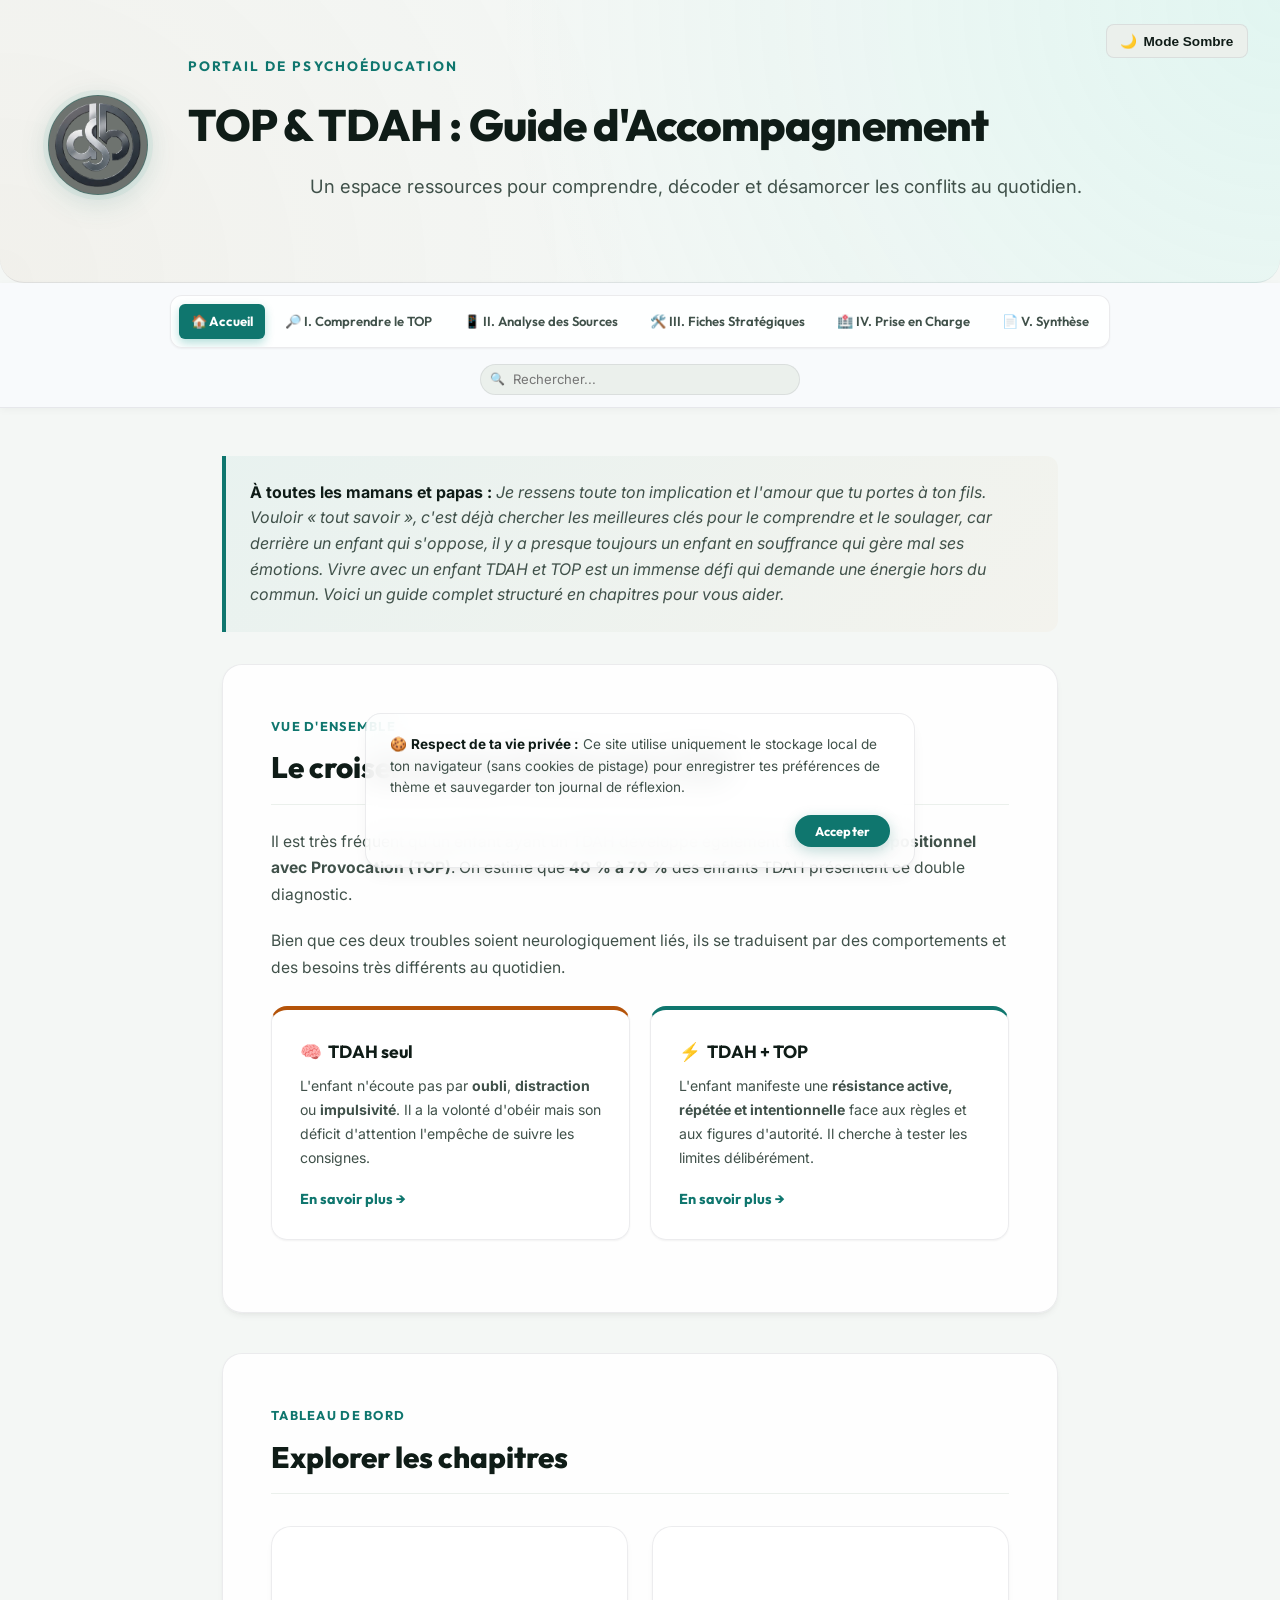
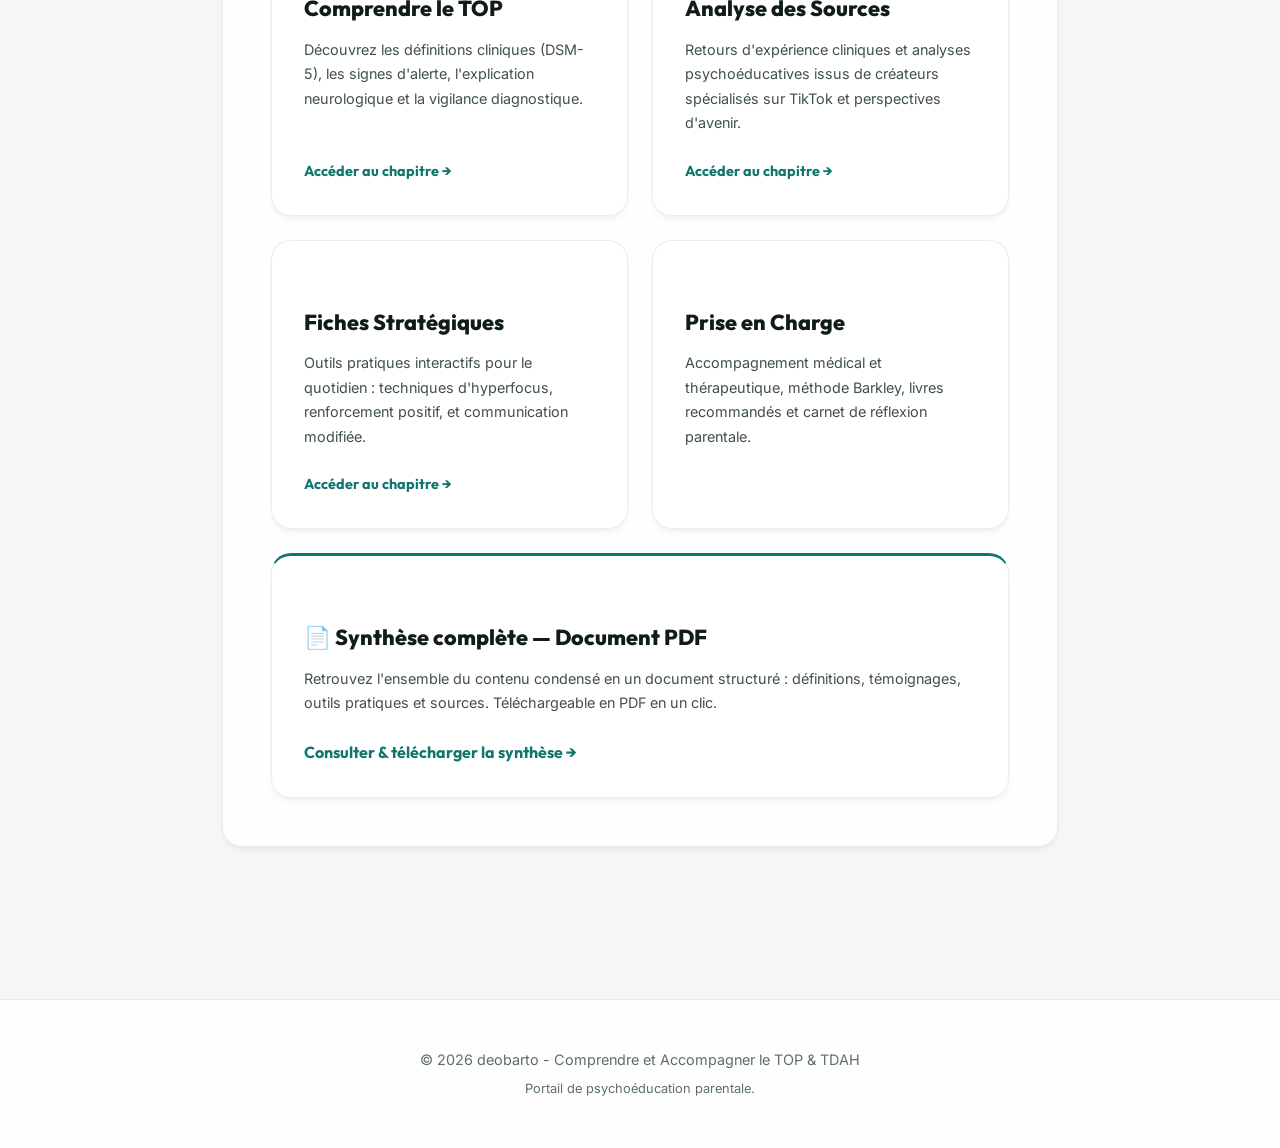
==== index.html @ d1c96471 "first commit" ====
<!DOCTYPE html>
<html lang="fr">
<head>
  <meta charset="UTF-8">
  <meta name="viewport" content="width=device-width, initial-scale=1.0">
  <title>Portail d'Accompagnement TOP & TDAH | deobarto</title>
  <meta name="description" content="Portail d'accompagnement parental sur le Trouble Oppositionnel avec Provocation (TOP) et le TDAH. Outils de psychoéducation et stratégies.">
  <link rel="icon" type="image/x-icon" href="favicon.ico">
  <link rel="preconnect" href="https://fonts.googleapis.com">
  <link rel="preconnect" href="https://fonts.gstatic.com" crossorigin>
  <link href="https://fonts.googleapis.com/css2?family=Outfit:wght@400;500;600;700;800&family=Inter:wght@400;500;600;700&display=swap" rel="stylesheet">
  <link rel="stylesheet" href="style.css?v=1.3.1">
</head>
<body>

  <!-- Scroll Progress Indicator -->
  <div id="progress-bar"></div>

  <!-- Header Banner -->
  <header>
    <!-- Theme Switcher -->
    <div class="theme-toggle-container">
      <button class="btn-toggle-theme" id="theme-btn" onclick="toggleTheme()">
        <span id="theme-icon">🌙</span> <span id="theme-text">Mode Sombre</span>
      </button>
    </div>
    
    <a href="https://deobarto.alwaysdata.net/" class="header-logo-wrap"><img src="logo.png" alt="Logo deobarto" class="header-logo"></a>
    <div class="header-content">
      <div class="header-tag">Portail de Psychoéducation</div>
      <h1 class="main-title">TOP & TDAH : Guide d'Accompagnement</h1>
      <p class="main-subtitle">
      Un espace ressources pour comprendre, décoder et désamorcer les conflits au quotidien.
    </p>
    </div>
    


  </header>

  <!-- Sticky Horizontal Navigation -->
  <nav class="header-nav sticky-nav">
    <div class="sticky-nav-container">
      <ul class="nav-horizontal" id="toc-nav">
        <li class="active"><a href="index.html">🏠 Accueil</a></li>
        <li><a href="definition.html">🔎 I. Comprendre le TOP</a></li>
        <li><a href="temoignages.html">📱 II. Analyse des Sources</a></li>
        <li><a href="strategies.html">🛠️ III. Fiches Stratégiques</a></li>
        <li><a href="accompagnement.html">🏥 IV. Prise en Charge</a></li>
        <li><a href="synthese.html">📄 V. Synthèse</a></li>
      </ul>
      <div class="search-container horizontal-search">
        <span class="search-icon">🔍</span>
        <input type="text" id="site-search" class="search-input" placeholder="Rechercher...">
      </div>
    </div>
  </nav>

  <!-- Layout Grid -->
  <div class="container no-sidebar">

    <!-- Main Content -->
    <main>
      
      <!-- Empathetic Introduction Box -->
      <div class="intro-callout">
        <strong>À toutes les mamans et papas :</strong> Je ressens toute ton implication et l'amour que tu portes à ton fils. Vouloir « tout savoir », c'est déjà chercher les meilleures clés pour le comprendre et le soulager, car derrière un enfant qui s'oppose, il y a presque toujours un enfant en souffrance qui gère mal ses émotions. Vivre avec un enfant TDAH et TOP est un immense défi qui demande une énergie hors du commun. Voici un guide complet structuré en chapitres pour vous aider.
      </div>

      <!-- Overview Section -->
      <section id="accueil-intro">
        <span class="section-badge">Vue d'ensemble</span>
        <h2><span>Le croisement du TDAH et du TOP</span></h2>
        <p>
          Il est très fréquent qu'un enfant ayant un TDAH développe également un <strong>Trouble Oppositionnel avec Provocation (TOP)</strong>. On estime que <strong>40 % à 70 %</strong> des enfants TDAH présentent ce double diagnostic. 
        </p>
        <p>
          Bien que ces deux troubles soient neurologiquement liés, ils se traduisent par des comportements et des besoins très différents au quotidien.
        </p>

        <div class="matrix-grid">
          <div class="matrix-card" style="border-top: 4px solid var(--accent);">
            <h4><span>🧠</span> TDAH seul</h4>
            <p style="font-size:0.88rem; margin-bottom: 1rem;">
              L'enfant n'écoute pas par <strong>oubli</strong>, <strong>distraction</strong> ou <strong>impulsivité</strong>. Il a la volonté d'obéir mais son déficit d'attention l'empêche de suivre les consignes.
            </p>
            <a href="definition.html#tdah-seul" class="portal-link">En savoir plus →</a>
          </div>
          
          <div class="matrix-card" style="border-top: 4px solid var(--primary);">
            <h4><span>⚡</span> TDAH + TOP</h4>
            <p style="font-size:0.88rem; margin-bottom: 1rem;">
              L'enfant manifeste une <strong>résistance active, répétée et intentionnelle</strong> face aux règles et aux figures d'autorité. Il cherche à tester les limites délibérément.
            </p>
            <a href="definition.html#tdah-top" class="portal-link">En savoir plus →</a>
          </div>
        </div>
      </section>

      <!-- Dashboard / Portal Grid -->
      <section id="dashboard-menu">
        <span class="section-badge">Tableau de bord</span>
        <h2><span>Explorer les chapitres</span></h2>
        
        <div class="portal-grid">
          
          <!-- Card 1 -->
          <div class="portal-card">
            <div class="portal-card-body">
              <h3>Comprendre le TOP</h3>
              <p>Découvrez les définitions cliniques (DSM-5), les signes d'alerte, l'explication neurologique et la vigilance diagnostique.</p>
            </div>
            <a href="definition.html" class="portal-link">Accéder au chapitre →</a>
          </div>

          <!-- Card 2 -->
          <div class="portal-card">
            <div class="portal-card-body">
              <h3>Analyse des Sources</h3>
              <p>Retours d'expérience cliniques et analyses psychoéducatives issus de créateurs spécialisés sur TikTok et perspectives d'avenir.</p>
            </div>
            <a href="temoignages.html" class="portal-link">Accéder au chapitre →</a>
          </div>

          <!-- Card 3 -->
          <div class="portal-card">
            <div class="portal-card-body">
              <h3>Fiches Stratégiques</h3>
              <p>Outils pratiques interactifs pour le quotidien : techniques d'hyperfocus, renforcement positif, et communication modifiée.</p>
            </div>
            <a href="strategies.html" class="portal-link">Accéder au chapitre →</a>
          </div>

          <!-- Card 4 -->
          <div class="portal-card">
            <div class="portal-card-body">
              <h3>Prise en Charge</h3>
              <p>Accompagnement médical et thérapeutique, méthode Barkley, livres recommandés et carnet de réflexion parentale.</p>
            </div>
          </div>

          <!-- Card 5 : Synthèse -->
          <div class="portal-card" style="border-top: 3px solid var(--primary); grid-column: 1 / -1;">
            <div class="portal-card-body">
              <h3>📄 Synthèse complète — Document PDF</h3>
              <p>Retrouvez l'ensemble du contenu condensé en un document structuré : définitions, témoignages, outils pratiques et sources. Téléchargeable en PDF en un clic.</p>
            </div>
            <a href="synthese.html" class="portal-link" style="font-size:1rem;">Consulter &amp; télécharger la synthèse →</a>
          </div>

        </div>
      </section>

    </main>
  </div>

  <!-- Back to Top -->
  <button id="btn-back-to-top" class="back-to-top" title="Retour en haut">▲</button>

  <!-- Footer -->
  <footer>
    <p>© 2026 deobarto - Comprendre et Accompagner le TOP & TDAH</p>
    <p style="margin-top: 0.5rem; font-size: 0.8rem; color: var(--text-dark);">Portail de psychoéducation parentale.</p>
  </footer>

  <script src="app.js?v=1.3.1"></script>
</body>
</html>
---- style.css ----
/* Global Variables & Theme System */
:root {
  /* Light Theme (Default) - Sauge / Mint */
  --bg-color: #f4f7f5;
  --bg-alt: #ebf0ec;
  --card-bg: rgba(255, 255, 255, 0.85);
  --card-bg-hover: rgba(255, 255, 255, 0.95);
  --card-border: rgba(15, 23, 42, 0.08);
  --card-border-active: #0f766e;

  --text-main: #0f1c17;
  --text-muted: #40514a;
  --text-dark: #5c7067;

  --primary: #0f766e;
  --primary-hover: #115e59;
  --primary-rgb: 15, 118, 110;
  --accent: #b45309;
  --accent-rgb: 180, 83, 9;

  --font-body: 'Inter', sans-serif;
  --font-heading: 'Outfit', sans-serif;

  --shadow-sm: 0 1px 2px rgba(15, 28, 23, 0.05);
  --shadow-md: 0 4px 6px -1px rgba(15, 28, 23, 0.05), 0 2px 4px -1px rgba(15, 28, 23, 0.03);
  --shadow-lg: 0 10px 15px -3px rgba(15, 28, 23, 0.05), 0 4px 6px -2px rgba(15, 28, 23, 0.03);
  --transition: all 0.3s cubic-bezier(0.4, 0, 0.2, 1);
}

[data-theme="dark"] {
  /* Dark Theme - Sauge / Mint */
  --bg-color: #0b0f0d;
  --bg-alt: #121815;
  --card-bg: rgba(22, 30, 27, 0.7);
  --card-bg-hover: rgba(28, 38, 34, 0.8);
  --card-border: rgba(255, 255, 255, 0.08);
  --card-border-active: #2dd4bf;

  --text-main: #e6f0ec;
  --text-muted: #8fa39a;
  --text-dark: #63756e;

  --primary: #5eead4;
  --primary-hover: #2dd4bf;
  --primary-rgb: 94, 234, 212;
  --accent: #fbbf24;
  --accent-rgb: 251, 191, 36;

  --shadow-sm: 0 1px 2px rgba(0, 0, 0, 0.3);
  --shadow-md: 0 4px 6px -1px rgba(0, 0, 0, 0.2), 0 2px 4px -1px rgba(0, 0, 0, 0.1);
  --shadow-lg: 0 10px 15px -3px rgba(0, 0, 0, 0.3), 0 4px 6px -2px rgba(0, 0, 0, 0.2);
}

/* Reset & Base Styles */
*,
*::before,
*::after {
  box-sizing: border-box;
  margin: 0;
  padding: 0;
}

html {
  scroll-behavior: smooth;
}

body {
  background-color: var(--bg-color);
  color: var(--text-main);
  font-family: var(--font-body);
  line-height: 1.6;
  overflow-x: hidden;
  transition: background-color 0.3s ease, color 0.3s ease;
}

/* Scroll Progress Bar */
#progress-bar {
  position: fixed;
  top: 0;
  left: 0;
  height: 4px;
  background: linear-gradient(to right, var(--primary), var(--accent));
  width: 0%;
  z-index: 1000;
  transition: width 0.1s ease-out;
}

/* Header Banner */
header {
  background: radial-gradient(circle at top right, rgba(94, 234, 212, 0.12), transparent 60%), radial-gradient(circle at bottom left, rgba(180, 83, 9, 0.04), transparent 50%), var(--bg-color);
  padding: 3.5rem 3rem 3rem;
  position: relative;
  display: flex;
  align-items: center;
  gap: 2.5rem;
  max-width: 1280px;
  margin: 0 auto;
  width: 100%;
  box-sizing: border-box;
  border-radius: 0 0 24px 24px;
  border-bottom: 1px solid var(--card-border);
}

[data-theme="dark"] header {
  background: radial-gradient(circle at top right, rgba(94, 234, 212, 0.07), transparent 50%), radial-gradient(circle at bottom left, rgba(251, 191, 36, 0.02), transparent 50%), var(--bg-color);
}

.header-logo-wrap {
  display: block;
  flex-shrink: 0;
  width: 100px;
  height: 100px;
  border-radius: 50%;
  overflow: hidden;
  border: 1px solid rgba(var(--primary-rgb), 0.3);
  box-shadow:
    0 0 0 5px rgba(var(--primary-rgb), 0.06),
    0 8px 32px rgba(var(--primary-rgb), 0.12),
    0 0 40px rgba(var(--primary-rgb), 0.05);
  transition: var(--transition);
  background: rgba(22, 30, 27, 0.6);
  backdrop-filter: blur(8px);
}

.header-logo-wrap:hover {
  transform: scale(1.05);
  border-color: rgba(var(--primary-rgb), 0.5);
  box-shadow:
    0 0 0 6px rgba(var(--primary-rgb), 0.12),
    0 12px 40px rgba(var(--primary-rgb), 0.22),
    0 0 50px rgba(var(--primary-rgb), 0.1);
}

.header-logo {
  width: 100%;
  height: 100%;
  object-fit: contain;
  display: block;
  padding: 6px;
  box-sizing: border-box;
}

.header-content {
  flex: 1;
  text-align: left;
}

/* ── Sticky Horizontal Navigation ── */
.header-nav {
  background: var(--card-bg);
  border-bottom: 1px solid var(--card-border);
  position: sticky;
  top: 0;
  z-index: 100;
}

.sticky-nav-container {
  max-width: 1280px;
  margin: 0 auto;
  padding: 0 2rem;
  display: flex;
  align-items: center;
  gap: 1rem;
  #height: 56px;
}

.nav-logo {
  flex-shrink: 0;
  display: flex;
  align-items: center;
  text-decoration: none;
  margin-right: 0.5rem;
}

.nav-logo img {
  height: 36px;
  width: 36px;
  object-fit: contain;
  border-radius: 50%;
  display: block;
}

.nav-horizontal {
  display: flex;
  list-style: none;
  padding: 0;
  margin: 0;
  gap: 0.25rem;
  flex: 1;
  flex-wrap: nowrap;
  overflow-x: auto;
}

.nav-horizontal li a {
  display: block;
  padding: 0.45rem 0.75rem;
  border-radius: 6px;
  text-decoration: none;
  color: var(--text-muted);
  font-size: 0.82rem;
  font-weight: 600;
  font-family: var(--font-heading);
  white-space: nowrap;
  transition: var(--transition);
}

.nav-horizontal li a:hover,
.nav-horizontal li.active a {
  color: var(--primary);
  background: rgba(13, 148, 136, 0.08);
}

.horizontal-search {
  flex-shrink: 0;
  width: 180px;
  position: relative;
}

.horizontal-search .search-input {
  padding: 0.4rem 0.75rem 0.4rem 2rem;
  font-size: 0.82rem;
  border-radius: 20px;
}

.horizontal-search .search-icon {
  left: 0.6rem;
  font-size: 0.75rem;
}

/* Responsive header */
@media (max-width: 768px) {
  header {
    padding: 2rem 1.5rem 1.5rem;
    gap: 1.25rem;
  }

  .header-logo-wrap {
    width: 70px;
    height: 70px;
  }

  .sticky-nav-container {
    padding: 0 1rem;
  }

  .horizontal-search {
    display: none;
  }
}





.theme-toggle-container {
  position: absolute;
  top: 1.5rem;
  right: 2rem;
  display: flex;
  gap: 1rem;
  align-items: center;
}

.btn-toggle-theme {
  background: var(--bg-alt);
  border: 1px solid var(--card-border);
  color: var(--text-main);
  padding: 0.5rem 0.85rem;
  border-radius: 8px;
  font-size: 0.85rem;
  font-weight: 600;
  cursor: pointer;
  display: flex;
  align-items: center;
  gap: 0.4rem;
  transition: var(--transition);
}

.btn-toggle-theme:hover {
  border-color: var(--primary);
  background: var(--card-bg);
}

.header-tag {
  font-family: var(--font-heading);
  font-size: 0.85rem;
  font-weight: 700;
  text-transform: uppercase;
  letter-spacing: 0.15em;
  color: var(--primary);
  margin-bottom: 0.75rem;
}

h1.main-title {
  font-family: var(--font-heading);
  font-size: 2.75rem;
  font-weight: 800;
  letter-spacing: -0.02em;
  color: var(--text-main);
  margin-bottom: 0.75rem;
}

.main-subtitle {
  font-size: 1.15rem;
  color: var(--text-muted);
  max-width: 800px;
  margin: 0 auto 2rem;
}

.header-actions {
  display: flex;
  justify-content: center;
  gap: 1rem;
  flex-wrap: wrap;
}

.btn-action {
  font-family: var(--font-heading);
  font-weight: 700;
  font-size: 0.9rem;
  padding: 0.7rem 1.75rem;
  border-radius: 30px;
  cursor: pointer;
  display: inline-flex;
  align-items: center;
  justify-content: center;
  gap: 0.5rem;
  transition: var(--transition);
  text-decoration: none;
  letter-spacing: 0.01em;
}

.btn-action.primary {
  background: var(--primary);
  color: #ffffff !important;
  border: none;
  box-shadow: 0 4px 14px rgba(var(--primary-rgb), 0.25);
}

.btn-action.primary:hover {
  background: var(--primary-hover);
  transform: translateY(-2px);
  box-shadow: 0 6px 20px rgba(var(--primary-rgb), 0.4);
}

.btn-action.secondary {
  background: var(--bg-alt);
  color: var(--text-main) !important;
  border: 1px solid var(--card-border);
  box-shadow: var(--shadow-sm);
}

.btn-action.secondary:hover {
  border-color: rgba(var(--primary-rgb), 0.4);
  background: var(--card-bg);
  transform: translateY(-2px);
  box-shadow: var(--shadow-md);
}

/* Layout Grid */
.container {
  display: grid;
  grid-template-columns: 280px 1fr;
  gap: 2.5rem;
  max-width: 1280px;
  margin: 0 auto;
  padding: 3rem 2rem;
}

/* Sidebar Navigation */
.sidebar {
  position: sticky;
  top: 2rem;
  height: calc(100vh - 4rem);
  overflow-y: auto;
  background: var(--card-bg);
  border: 1px solid var(--card-border);
  border-radius: 12px;
  padding: 1.5rem;
  display: flex;
  flex-direction: column;
  gap: 1.5rem;
  box-shadow: var(--shadow-md);
}

.sidebar::-webkit-scrollbar {
  width: 4px;
}

.sidebar::-webkit-scrollbar-thumb {
  background: rgba(13, 148, 136, 0.2);
  border-radius: 10px;
}

.sidebar-title {
  font-family: var(--font-heading);
  font-size: 1.05rem;
  font-weight: 800;
  text-transform: uppercase;
  letter-spacing: 0.05em;
  border-bottom: 2px solid var(--bg-alt);
  padding-bottom: 0.5rem;
  color: var(--text-main);
}

.nav-toc {
  list-style: none;
  display: flex;
  flex-direction: column;
  gap: 0.5rem;
}

.nav-toc a {
  color: var(--text-muted);
  text-decoration: none;
  font-size: 0.9rem;
  font-weight: 500;
  padding: 0.5rem 0.75rem;
  border-radius: 6px;
  transition: var(--transition);
  display: block;
  border-left: 2px solid transparent;
}

.nav-toc a:hover,
.nav-toc li.active a {
  color: var(--primary);
  background: rgba(13, 148, 136, 0.05);
  border-left-color: var(--primary);
  padding-left: 1rem;
}

/* Live Search Box */
.search-container {
  position: relative;
}

.search-input {
  width: 100%;
  background: var(--bg-alt);
  border: 1px solid var(--card-border);
  color: var(--text-main);
  padding: 0.6rem 1rem 0.6rem 2.25rem;
  border-radius: 8px;
  font-family: var(--font-body);
  font-size: 0.85rem;
  transition: var(--transition);
}

.search-input:focus {
  outline: none;
  border-color: var(--primary);
  box-shadow: 0 0 0 3px rgba(13, 148, 136, 0.15);
}

.search-icon {
  position: absolute;
  left: 0.75rem;
  top: 50%;
  transform: translateY(-50%);
  color: var(--text-dark);
  pointer-events: none;
  font-size: 0.85rem;
}

/* Main Content */
main {
  min-width: 0;
}

/* Section Styles */
section {
  background: var(--card-bg);
  backdrop-filter: blur(12px);
  -webkit-backdrop-filter: blur(12px);
  border: 1px solid var(--card-border);
  border-radius: 20px;
  padding: 3rem;
  margin-bottom: 2.5rem;
  box-shadow: var(--shadow-md);
  transition: var(--transition);
}

section:hover {
  border-color: rgba(var(--primary-rgb), 0.25) !important;
  box-shadow: var(--shadow-lg);
}

.section-badge {
  display: inline-block;
  font-family: var(--font-heading);
  font-size: 0.8rem;
  color: var(--primary);
  letter-spacing: 0.1em;
  margin-bottom: 0.5rem;
  font-weight: 700;
  text-transform: uppercase;
}

section h2 {
  font-family: var(--font-heading);
  font-size: 1.85rem;
  font-weight: 800;
  margin-bottom: 1.5rem;
  border-bottom: 1px solid var(--bg-alt);
  padding-bottom: 0.75rem;
  display: flex;
  align-items: center;
  gap: 0.5rem;
}

section h3 {
  font-family: var(--font-heading);
  font-size: 1.25rem;
  font-weight: 700;
  margin: 2rem 0 1rem;
  color: var(--text-main);
  display: flex;
  align-items: center;
  gap: 0.5rem;
}

section p {
  font-size: 0.98rem;
  color: var(--text-muted);
  margin-bottom: 1.25rem;
  line-height: 1.7;
}

/* Love and Empathy Intro Callout */
.intro-callout {
  background: linear-gradient(135deg, rgba(13, 148, 136, 0.05) 0%, rgba(217, 119, 6, 0.03) 100%);
  border-left: 4px solid var(--primary);
  padding: 1.5rem;
  border-radius: 0 12px 12px 0;
  margin-bottom: 2rem;
  font-style: italic;
  font-size: 1rem;
  color: var(--text-muted);
}

.intro-callout strong {
  color: var(--text-main);
  font-style: normal;
}

/* Split comparison matrix */
.matrix-grid {
  display: grid;
  grid-template-columns: repeat(auto-fit, minmax(280px, 1fr));
  gap: 1.25rem;
  margin: 1.5rem 0;
}

.matrix-card {
  background: var(--card-bg);
  backdrop-filter: blur(8px);
  -webkit-backdrop-filter: blur(8px);
  border: 1px solid var(--card-border);
  border-radius: 16px;
  padding: 1.75rem;
  box-shadow: var(--shadow-sm);
  transition: var(--transition);
}

.matrix-card:hover {
  transform: translateY(-3px);
  box-shadow: var(--shadow-md);
  border-color: rgba(var(--primary-rgb), 0.3);
}

.matrix-card h4 {
  font-family: var(--font-heading);
  font-size: 1.1rem;
  font-weight: 700;
  margin-bottom: 0.5rem;
  display: flex;
  align-items: center;
  gap: 0.4rem;
}

/* Highlight Alerts */
.alert-box {
  background: rgba(217, 119, 6, 0.05);
  border: 1px dashed rgba(217, 119, 6, 0.3);
  padding: 1.25rem 1.5rem;
  border-radius: 10px;
  margin: 1.5rem 0;
  font-size: 0.92rem;
  color: var(--text-muted);
}

.alert-box strong {
  color: var(--accent);
}

/* DSM-5 Criteria Layout */
.criteria-container {
  display: flex;
  flex-direction: column;
  gap: 1rem;
  margin: 1.5rem 0;
}

.criteria-card {
  background: var(--bg-alt);
  border: 1px solid var(--card-border);
  border-radius: 10px;
  padding: 1.25rem;
  display: flex;
  gap: 1.25rem;
  align-items: flex-start;
  transition: var(--transition);
}

.criteria-card:hover {
  border-color: var(--primary);
  transform: translateX(4px);
}

.criteria-icon {
  width: 40px;
  height: 40px;
  border-radius: 8px;
  background: rgba(13, 148, 136, 0.1);
  color: var(--primary);
  display: flex;
  align-items: center;
  justify-content: center;
  font-size: 1.25rem;
  flex-shrink: 0;
}

.criteria-text h4 {
  font-family: var(--font-heading);
  font-size: 1rem;
  font-weight: 700;
  margin-bottom: 0.25rem;
  color: var(--text-main);
}

.criteria-text p {
  font-size: 0.88rem;
  color: var(--text-muted);
  margin: 0;
}

/* TikTok Source Cards */
.tiktok-card {
  background: var(--bg-alt);
  border: 1px solid var(--card-border);
  border-radius: 12px;
  padding: 1.75rem;
  margin-bottom: 1.5rem;
  transition: var(--transition);
}

.tiktok-card:hover {
  border-color: rgba(13, 148, 136, 0.3);
  box-shadow: var(--shadow-sm);
}

.tiktok-header {
  display: flex;
  justify-content: space-between;
  align-items: center;
  margin-bottom: 1rem;
  flex-wrap: wrap;
  gap: 0.5rem;
}

.tiktok-author {
  font-family: var(--font-heading);
  font-weight: 700;
  font-size: 1.05rem;
  color: var(--text-main);
}

.tiktok-author-link {
  text-decoration: none;
  color: var(--text-main);
  display: inline-flex;
  align-items: center;
  gap: 0.3rem;
  transition: var(--transition);
}

.tiktok-author-link:hover {
  color: var(--primary);
}

.tiktok-author-link:hover::after {
  content: ' ↗';
  font-size: 0.85rem;
  opacity: 0.7;
}

.tiktok-handle-badge {
  font-size: 0.85rem;
  font-weight: 500;
  color: var(--text-muted);
}

.tiktok-badge {
  font-size: 0.8rem;
  background: rgba(13, 148, 136, 0.1);
  color: var(--primary);
  padding: 0.2rem 0.6rem;
  border-radius: 9999px;
  font-weight: 600;
}

.tiktok-bullets {
  list-style: none;
  display: flex;
  flex-direction: column;
  gap: 0.75rem;
}

.tiktok-bullets li {
  position: relative;
  padding-left: 1.5rem;
  font-size: 0.92rem;
  color: var(--text-muted);
}

.tiktok-bullets li::before {
  content: '✓';
  position: absolute;
  left: 0;
  color: var(--primary);
  font-weight: bold;
}

/* Communication Card layout (DOs & DONTs) */
.comm-card {
  border: 1px solid var(--card-border);
  border-radius: 12px;
  margin: 1rem 0;
  overflow: hidden;
}

.comm-item {
  padding: 1rem 1.5rem;
  display: flex;
  align-items: center;
  gap: 1rem;
  font-size: 0.95rem;
}

.comm-item.dont {
  background: rgba(230, 57, 70, 0.05);
  border-bottom: 1px solid var(--card-border);
  color: var(--text-muted);
}

.comm-item.do {
  background: rgba(34, 197, 94, 0.05);
  color: var(--text-main);
}

.comm-badge {
  padding: 0.2rem 0.6rem;
  border-radius: 4px;
  font-weight: bold;
  font-size: 0.75rem;
  text-transform: uppercase;
}

.comm-item.dont .comm-badge {
  background: rgba(230, 57, 70, 0.15);
  color: #ef4444;
}

.comm-item.do .comm-badge {
  background: rgba(34, 197, 94, 0.15);
  color: #22c55e;
}

/* Practical Worksheets Dashboard */
.worksheet-grid {
  display: grid;
  grid-template-columns: 1fr;
  gap: 1.5rem;
  margin-top: 1.5rem;
}

.worksheet-card {
  background: var(--bg-alt);
  border: 1px solid var(--card-border);
  border-radius: 12px;
  overflow: hidden;
  transition: all 0.3s ease;
}

.worksheet-card:hover {
  border-color: var(--primary);
}

.worksheet-header {
  padding: 1.25rem 1.5rem;
  background: rgba(255, 255, 255, 0.02);
  border-bottom: 1px solid var(--card-border);
  display: flex;
  justify-content: space-between;
  align-items: center;
  cursor: pointer;
  user-select: none;
}

.worksheet-title-group {
  display: flex;
  align-items: center;
  gap: 0.75rem;
}

.worksheet-num {
  width: 24px;
  height: 24px;
  border-radius: 50%;
  background: var(--primary);
  color: #ffffff;
  display: flex;
  align-items: center;
  justify-content: center;
  font-size: 0.8rem;
  font-weight: 700;
}

.worksheet-header h4 {
  font-family: var(--font-heading);
  font-size: 1.15rem;
  font-weight: 700;
  color: var(--text-main);
}

.worksheet-body {
  padding: 1.5rem;
  display: none;
  animation: slideDown 0.3s ease;
}

.worksheet-card.expanded .worksheet-body {
  display: block;
}

.worksheet-body p {
  font-size: 0.9rem;
  margin-bottom: 1rem;
}

.worksheet-steps {
  list-style: none;
  display: flex;
  flex-direction: column;
  gap: 0.75rem;
}

.worksheet-steps li {
  background: var(--card-bg);
  border: 1px solid var(--card-border);
  border-radius: 8px;
  padding: 0.85rem 1rem;
  display: flex;
  gap: 0.75rem;
  font-size: 0.9rem;
  color: var(--text-muted);
  align-items: flex-start;
}

.worksheet-steps li input[type="checkbox"] {
  margin-top: 0.25rem;
  accent-color: var(--primary);
  cursor: pointer;
}

.worksheet-steps li.checked {
  text-decoration: line-through;
  opacity: 0.6;
}

.chevron-icon {
  font-size: 0.8rem;
  color: var(--text-dark);
  transition: transform 0.3s ease;
}

.worksheet-card.expanded .chevron-icon {
  transform: rotate(180deg);
  color: var(--primary);
}

/* Reference Book Layout */
.book-card {
  display: flex;
  gap: 1.5rem;
  background: var(--bg-alt);
  border: 1px solid var(--card-border);
  border-radius: 12px;
  padding: 1.5rem;
  align-items: center;
  margin: 1.5rem 0;
}

.book-icon {
  font-size: 3rem;
  color: var(--accent);
  flex-shrink: 0;
}

.book-details h4 {
  font-family: var(--font-heading);
  font-size: 1.1rem;
  font-weight: 700;
  color: var(--text-main);
  margin-bottom: 0.25rem;
}

.book-details .author {
  font-size: 0.85rem;
  font-weight: 600;
  color: var(--primary);
  margin-bottom: 0.5rem;
}

.book-details p {
  font-size: 0.88rem;
  margin: 0 0 0.75rem;
  line-height: 1.5;
}

.book-amazon-btn {
  display: inline-flex;
  font-size: 0.85rem;
  padding: 0.5rem 1.1rem;
  margin-top: 0.25rem;
}

/* Interactive Reflection Box */
.reflection-container {
  background: var(--card-bg);
  border: 2px solid var(--primary);
  border-radius: 16px;
  padding: 2rem;
  margin-top: 3rem;
  box-shadow: var(--shadow-lg);
}

.reflection-container h3 {
  font-family: var(--font-heading);
  font-size: 1.35rem;
  font-weight: 800;
  color: var(--primary);
  margin-bottom: 1rem;
  display: flex;
  align-items: center;
  gap: 0.5rem;
}

.reflection-textarea {
  width: 100%;
  height: 120px;
  background: var(--bg-alt);
  border: 1px solid var(--card-border);
  color: var(--text-main);
  padding: 1rem;
  border-radius: 10px;
  font-family: var(--font-body);
  font-size: 0.95rem;
  margin-bottom: 1rem;
  resize: vertical;
  transition: border-color 0.25s ease;
}

.reflection-textarea:focus {
  outline: none;
  border-color: var(--primary);
}

.reflection-status {
  font-size: 0.85rem;
  color: var(--accent);
  font-weight: 600;
  min-height: 20px;
  margin-bottom: 0.5rem;
}

/* Home Portal Specific Cards */
.portal-grid {
  display: grid;
  grid-template-columns: repeat(auto-fit, minmax(280px, 1fr));
  gap: 1.5rem;
  margin-top: 2rem;
}

 .portal-card {
  background: var(--card-bg);
  backdrop-filter: blur(12px);
  -webkit-backdrop-filter: blur(12px);
  border: 1px solid var(--card-border);
  border-radius: 20px;
  padding: 2rem;
  box-shadow: var(--shadow-md);
  display: flex;
  flex-direction: column;
  justify-content: space-between;
  transition: var(--transition);
}

.portal-card:hover {
  border-color: rgba(var(--primary-rgb), 0.4);
  transform: translateY(-4px);
  box-shadow: var(--shadow-lg);
}

.portal-card-body h3 {
  font-family: var(--font-heading);
  font-size: 1.35rem;
  font-weight: 800;
  margin-bottom: 0.75rem;
  color: var(--text-main);
}

.portal-card-body p {
  font-size: 0.9rem;
  color: var(--text-muted);
  margin-bottom: 1.5rem;
}

.portal-link {
  font-family: var(--font-heading);
  font-weight: 700;
  color: var(--primary);
  text-decoration: none;
  display: inline-flex;
  align-items: center;
  gap: 0.35rem;
  font-size: 0.9rem;
  transition: var(--transition);
}

.portal-link:hover {
  color: var(--primary-hover);
  padding-left: 4px;
}

/* Bullet list style utility */
ul.pretty-list {
  list-style: none;
  margin: 1rem 0 2rem;
}

ul.pretty-list li {
  position: relative;
  padding-left: 1.5rem;
  margin-bottom: 0.85rem;
  font-size: 0.95rem;
  color: var(--text-main);
}

ul.pretty-list li::before {
  content: '✦';
  position: absolute;
  left: 0;
  color: var(--primary);
  font-size: 0.85rem;
}

ul.pretty-list li strong {
  color: var(--primary);
}

/* Footer */
footer {
  border-top: 1px solid var(--card-border);
  padding: 3rem 2rem;
  text-align: center;
  color: var(--text-dark);
  font-size: 0.9rem;
  background: var(--card-bg);
  margin-top: 4rem;
  transition: background-color 0.3s ease, border-color 0.3s ease;
}

/* Floating Back to Top */
.back-to-top {
  position: fixed;
  bottom: 2rem;
  right: 2rem;
  background: var(--card-bg);
  border: 1px solid var(--card-border);
  color: var(--text-muted);
  width: 44px;
  height: 44px;
  border-radius: 50%;
  display: flex;
  align-items: center;
  justify-content: center;
  cursor: pointer;
  opacity: 0;
  visibility: hidden;
  transition: all 0.3s ease;
  z-index: 999;
  box-shadow: var(--shadow-md);
}

.back-to-top.show {
  opacity: 1;
  visibility: visible;
}

.back-to-top:hover {
  color: var(--primary);
  border-color: var(--primary);
  transform: translateY(-3px);
}

/* Animations */
@keyframes fadeIn {
  from {
    opacity: 0;
    transform: translateY(5px);
  }

  to {
    opacity: 1;
    transform: translateY(0);
  }
}

@keyframes slideDown {
  from {
    opacity: 0;
    transform: translateY(-5px);
  }

  to {
    opacity: 1;
    transform: translateY(0);
  }
}

/* Responsive Breakpoints */
@media (max-width: 992px) {
  .container {
    grid-template-columns: 1fr;
    padding: 1.5rem 1rem;
  }

  .sidebar {
    position: static;
    height: auto;
    max-height: 300px;
  }

  header {
    padding: 4rem 1rem 2rem;
  }

  h1.main-title {
    font-size: 2.2rem;
  }

  .theme-toggle-container {
    position: static;
    justify-content: center;
    margin-bottom: 1.5rem;
  }
}


/* Horizontal Header Navigation */
.header-nav {
  display: flex;
  flex-direction: column;
  align-items: center;
  gap: 1.25rem;
  margin-top: 2rem;
  width: 100%;
}

.header-nav.sticky-nav {
  position: sticky;
  top: 0;
  z-index: 999;
  background: rgba(248, 250, 252, 0.95);
  backdrop-filter: blur(12px);
  -webkit-backdrop-filter: blur(12px);
  border-bottom: 1px solid var(--card-border);
  box-shadow: 0 2px 8px rgba(0, 0, 0, 0.04);
  padding: 0.75rem 2rem;
  margin-top: 0;
  transition: background-color 0.3s ease, border-color 0.3s ease, box-shadow 0.3s ease;
}

[data-theme="dark"] .header-nav.sticky-nav {
  background: rgba(11, 15, 25, 0.95);
}

.sticky-nav-container {
  display: flex;
  flex-direction: column;
  align-items: center;
  justify-content: center;
  gap: 0.75rem;
  max-width: 1280px;
  margin: 0 auto;
  width: 100%;
}

.nav-horizontal {
  list-style: none;
  display: flex;
  justify-content: center;
  align-items: center;
  gap: 0.5rem;
  flex-wrap: wrap;
  background: var(--card-bg);
  border: 1px solid var(--card-border);
  padding: 0.5rem;
  border-radius: 12px;
  box-shadow: var(--shadow-sm);
  transition: var(--transition);
}

.nav-horizontal li {
  display: inline-block;
}

.nav-horizontal a {
  color: var(--text-muted);
  text-decoration: none;
  font-size: 0.9rem;
  font-weight: 600;
  padding: 0.6rem 1rem;
  border-radius: 8px;
  transition: var(--transition);
  display: flex;
  align-items: center;
  gap: 0.35rem;
}

.nav-horizontal a:hover {
  color: var(--primary);
  background: rgba(13, 148, 136, 0.08);
}

.nav-horizontal li.active a {
  color: #ffffff;
  background: var(--primary);
  box-shadow: 0 4px 10px rgba(13, 148, 136, 0.3);
  font-weight: 700;
}

.nav-horizontal li.active a:hover {
  color: #ffffff;
  background: var(--primary-hover);
}

/* Horizontal Search Alignment */
.header-nav.sticky-nav .horizontal-search {
  width: 100%;
  max-width: 320px;
  margin-top: 0.25rem;
}

/* Full Width Container Styles */
.container.no-sidebar {
  grid-template-columns: 1fr;
  max-width: 900px;
}


/* Criteria Quiz Interactive Style */
.criteria-card {
  cursor: pointer;
  flex-direction: column;
  align-items: stretch;
  transition: all 0.3s cubic-bezier(0.4, 0, 0.2, 1);
}

.criteria-header-content {
  display: flex;
  gap: 1.25rem;
  align-items: center;
  width: 100%;
  position: relative;
}

.criteria-chevron {
  font-size: 0.8rem;
  color: var(--text-dark);
  transition: transform 0.3s ease;
  margin-left: auto;
  margin-right: 0.5rem;
  flex-shrink: 0;
}

.criteria-card.expanded .criteria-chevron {
  transform: rotate(180deg);
  color: var(--primary);
}

.criteria-quiz {
  width: 100%;
  margin-top: 1.5rem;
  padding-top: 1.5rem;
  border-top: 1px solid var(--card-border);
  display: none;
  animation: slideDown 0.3s ease;
}

.criteria-card.expanded .criteria-quiz {
  display: block;
}

.quiz-question {
  font-weight: 700;
  font-size: 0.95rem;
  color: var(--text-main);
  margin-bottom: 1rem !important;
}

.quiz-options {
  display: flex;
  flex-direction: column;
  gap: 0.75rem;
  margin-bottom: 1.25rem;
}

.quiz-option {
  display: flex;
  align-items: center;
  gap: 0.75rem;
  background: var(--bg-color);
  border: 1px solid var(--card-border);
  padding: 0.75rem 1rem;
  border-radius: 8px;
  cursor: pointer;
  font-size: 0.9rem;
  color: var(--text-muted);
  transition: var(--transition);
  user-select: none;
}

.quiz-option:hover {
  border-color: var(--primary);
  background: rgba(13, 148, 136, 0.04);
}

.quiz-option input[type="radio"] {
  accent-color: var(--primary);
  margin: 0;
  cursor: pointer;
  width: 16px;
  height: 16px;
  flex-shrink: 0;
}

.quiz-result {
  padding: 1rem 1.25rem;
  border-radius: 8px;
  font-size: 0.9rem;
  line-height: 1.6;
  display: none;
  animation: fadeIn 0.3s ease;
}

.quiz-result.show {
  display: block;
}

.quiz-result.safe {
  background: rgba(34, 197, 94, 0.08);
  border: 1px solid rgba(34, 197, 94, 0.2);
  color: var(--text-main);
}

.quiz-result.moderate {
  background: rgba(217, 119, 6, 0.08);
  border: 1px solid rgba(217, 119, 6, 0.2);
  color: var(--text-main);
}

.quiz-result.warning {
  background: rgba(239, 68, 68, 0.08);
  border: 1px solid rgba(239, 68, 68, 0.2);
  color: var(--text-main);
}


/* Log Form & History Styles */
.form-grid {
  display: grid;
  grid-template-columns: 1fr;
  gap: 1.25rem;
}

.form-group {
  display: flex;
  flex-direction: column;
  gap: 0.5rem;
}

.form-group label {
  font-size: 0.9rem;
  color: var(--text-main);
  font-weight: 600;
}

.form-control,
.form-control-text {
  width: 100%;
  background: var(--bg-alt);
  border: 1px solid var(--card-border);
  color: var(--text-main);
  padding: 0.75rem 1rem;
  border-radius: 12px;
  font-family: var(--font-body);
  font-size: 0.9rem;
  transition: var(--transition);
}

.form-control-text {
  height: 90px;
  resize: vertical;
}

.form-control:focus,
.form-control-text:focus {
  outline: none;
  border-color: var(--card-border-active);
  background: var(--card-bg);
}

.intensity-rating {
  display: flex;
  gap: 0.5rem;
  flex-wrap: wrap;
}

.intensity-rating label {
  flex: 1;
  text-align: center;
  cursor: pointer;
  min-width: 40px;
}

.intensity-rating input {
  display: none;
}

.intensity-rating span {
  display: flex;
  align-items: center;
  justify-content: center;
  width: 40px;
  height: 40px;
  margin: 0 auto;
  background: var(--bg-alt);
  border: 1px solid var(--card-border);
  border-radius: 50%;
  font-weight: bold;
  color: var(--text-muted);
  transition: var(--transition);
}

.intensity-rating input:checked+span {
  background: var(--primary);
  color: #0b0f0d; /* Assure un super contraste (fond mint, texte sombre) */
  border-color: var(--primary);
  box-shadow: 0 4px 10px rgba(var(--primary-rgb), 0.3);
}

[data-theme="dark"] .intensity-rating input:checked+span {
  color: #0b0f0d;
}

.reaction-tags {
  display: flex;
  flex-wrap: wrap;
  gap: 0.5rem;
  margin-top: 0.25rem;
}

.tag-checkbox {
  cursor: pointer;
  user-select: none;
}

.tag-checkbox input {
  display: none;
}

.tag-checkbox span {
  display: inline-block;
  padding: 0.5rem 1rem;
  background: var(--bg-alt);
  border: 1px solid var(--card-border);
  border-radius: 24px;
  font-size: 0.85rem;
  font-weight: 600;
  color: var(--text-muted);
  transition: var(--transition);
}

.tag-checkbox:hover span {
  border-color: var(--primary);
  background: rgba(var(--primary-rgb), 0.04);
}

.tag-checkbox input:checked+span {
  background: rgba(var(--primary-rgb), 0.15);
  color: var(--primary);
  border-color: var(--primary);
  font-weight: 700;
}

.no-log-msg {
  font-size: 0.9rem;
  color: var(--text-dark);
  text-align: center;
  margin-top: 1rem;
  font-style: italic;
}

.log-history-list {
  display: flex;
  flex-direction: column;
  gap: 1rem;
  margin-top: 1rem;
}

.log-entry-card {
  background: var(--card-bg);
  border: 1px solid var(--card-border);
  border-radius: 10px;
  padding: 1.25rem;
  display: flex;
  flex-direction: column;
  gap: 0.75rem;
  position: relative;
  transition: var(--transition);
  animation: fadeIn 0.3s ease;
}

.log-entry-card:hover {
  border-color: var(--primary);
  box-shadow: var(--shadow-sm);
}

.log-entry-header {
  display: flex;
  justify-content: space-between;
  align-items: center;
  border-bottom: 1px solid var(--bg-alt);
  padding-bottom: 0.5rem;
}

.log-entry-date {
  font-size: 0.8rem;
  font-weight: bold;
  color: var(--primary);
}

.log-delete-btn {
  background: none;
  border: none;
  cursor: pointer;
  font-size: 1rem;
  padding: 0.2rem;
  border-radius: 4px;
  transition: var(--transition);
}

.log-delete-btn:hover {
  background: rgba(239, 68, 68, 0.1);
}

.log-entry-actions {
  display: flex;
  align-items: center;
  gap: 0.25rem;
}

.log-share-btn {
  background: none;
  border: none;
  cursor: pointer;
  font-size: 1rem;
  padding: 0.2rem 0.35rem;
  border-radius: 4px;
  transition: var(--transition);
  color: var(--text-muted);
}

.log-share-btn:hover {
  background: rgba(99, 102, 241, 0.1);
  color: var(--primary);
}

.log-share-btn.copied {
  background: rgba(34, 197, 94, 0.15);
  color: #22c55e;
}

.log-entry-body p {
  font-size: 0.88rem;
  margin: 0.25rem 0 !important;
  line-height: 1.4;
  color: var(--text-muted);
}

.log-entry-body p strong {
  color: var(--text-main);
}

.intensity-badge {
  display: inline-block;
  padding: 0.15rem 0.45rem;
  border-radius: 4px;
  font-size: 0.75rem;
  font-weight: bold;
}

.intensity-badge.intensity-1,
.intensity-badge.intensity-2 {
  background: rgba(34, 197, 94, 0.15);
  color: #22c55e;
}

.intensity-badge.intensity-3 {
  background: rgba(217, 119, 6, 0.15);
  color: #d97706;
}

.intensity-badge.intensity-4,
.intensity-badge.intensity-5 {
  background: rgba(239, 68, 68, 0.15);
  color: #ef4444;
}

.soutien-box {
  margin-top: 1rem;
  padding: 1rem;
  background: rgba(13, 148, 136, 0.05);
  border-left: 3px solid var(--primary);
  border-radius: 0 8px 8px 0;
  font-size: 0.88rem;
  display: flex;
  flex-direction: column;
  gap: 0.75rem;
}

[data-theme="dark"] .soutien-box {
  background: rgba(20, 184, 166, 0.08);
}

.soutien-title {
  font-family: var(--font-heading);
  font-weight: 700;
  color: var(--primary);
  margin-bottom: 0.1rem;
  display: flex;
  align-items: center;
  gap: 0.3rem;
}

.soutien-text {
  margin: 0 !important;
  color: var(--text-muted) !important;
  line-height: 1.5;
  display: flex;
  flex-direction: column;
  gap: 0.6rem;
}

.soutien-block {
  padding: 0.6rem 0.8rem;
  border-radius: 6px;
  font-size: 0.87rem;
  line-height: 1.5;
  color: var(--text-muted);
}

.soutien-parent {
  background: rgba(99, 102, 241, 0.07);
  border-left: 2px solid #6366f1;
}

[data-theme="dark"] .soutien-parent {
  background: rgba(99, 102, 241, 0.12);
}

.soutien-strategie {
  background: rgba(13, 148, 136, 0.07);
  border-left: 2px solid var(--primary);
}

.soutien-conseil {
  background: rgba(217, 119, 6, 0.07);
  border-left: 2px solid var(--accent);
}

[data-theme="dark"] .soutien-conseil {
  background: rgba(245, 158, 11, 0.1);
}

.soutien-list {
  list-style: none;
  margin-top: 0.4rem;
  display: flex;
  flex-direction: column;
  gap: 0.35rem;
}

.soutien-list li {
  position: relative;
  padding-left: 1.2rem;
  font-size: 0.85rem;
  color: var(--text-muted);
}

.soutien-list li::before {
  content: '→';
  position: absolute;
  left: 0;
  color: var(--accent);
  font-weight: bold;
}

/* Context tags inside log entry cards */
.entry-context-tags {
  display: flex;
  flex-wrap: wrap;
  gap: 0.4rem;
  margin: 0.4rem 0;
}

.entry-context-tag {
  display: inline-block;
  font-size: 0.78rem;
  padding: 0.2rem 0.6rem;
  background: var(--bg-alt);
  border: 1px solid var(--card-border);
  border-radius: 20px;
  color: var(--text-muted);
  font-weight: 500;
}

/* Printable styles override for worksheets */
@media print {
  body {
    background: #ffffff !important;
    color: #000000 !important;
    font-size: 11pt;
  }

  #progress-bar,
  header .theme-toggle-container,
  header .header-actions,
  .sidebar,
  .back-to-top,
  .chevron-icon,
  .reflection-container,
  footer {
    display: none !important;
  }

  header {
    background: none !important;
    padding: 1rem 0 !important;
    border-bottom: 2px solid #000000 !important;
  }

  h1.main-title,
  .main-subtitle {
    color: #000000 !important;
  }

  .container {
    display: block !important;
    padding: 0 !important;
  }

  section {
    border: none !important;
    box-shadow: none !important;
    padding: 0 !important;
    margin-bottom: 3rem !important;
    page-break-inside: avoid;
  }

  section h2 {
    border-bottom: 1.5pt solid #000000 !important;
  }

  .criteria-card,
  .tiktok-card,
  .worksheet-card,
  .book-card,
  .matrix-card,
  .portal-card {
    background: none !important;
    border: 1px solid #cccccc !important;
    box-shadow: none !important;
    page-break-inside: avoid;
    margin-bottom: 1.5rem !important;
  }

  .worksheet-body {
    display: block !important;
    border-top: 1px solid #cccccc !important;
  }

  .worksheet-steps li {
    background: none !important;
    border: 1px solid #eeeeee !important;
  }
}

/* ===== Synthèse — Table of Contents ===== */
.synthese-toc {
  margin: 1.5rem 0;
  padding: 1rem 1.25rem;
  background: var(--bg-alt);
  border: 1px solid var(--card-border);
  border-radius: 10px;
}

.synthese-toc-title {
  font-family: var(--font-heading);
  font-weight: 700;
  font-size: 0.9rem;
  color: var(--text-muted);
  margin-bottom: 0.6rem;
  text-transform: uppercase;
  letter-spacing: 0.05em;
}

.synthese-toc-list {
  list-style: none;
  display: flex;
  flex-direction: column;
  gap: 0.4rem;
}

.synthese-toc-list a {
  text-decoration: none;
  color: var(--primary);
  font-size: 0.92rem;
  font-weight: 600;
  transition: var(--transition);
  display: inline-flex;
  align-items: center;
  gap: 0.3rem;
}

.synthese-toc-list a::before {
  content: '→';
  font-size: 0.8rem;
  color: var(--accent);
}

.synthese-toc-list a:hover {
  color: var(--accent);
  padding-left: 4px;
}

/* ===== Synthèse — Tool cards ===== */
.synthese-tools-grid {
  display: flex;
  flex-direction: column;
  gap: 1rem;
  margin-top: 1rem;
}

.synthese-tool-card {
  display: flex;
  gap: 1rem;
  align-items: flex-start;
  background: var(--card-bg);
  border: 1px solid var(--card-border);
  border-radius: 10px;
  padding: 1rem 1.25rem;
}

.synthese-tool-num {
  font-family: var(--font-heading);
  font-weight: 900;
  font-size: 1.6rem;
  color: var(--primary);
  opacity: 0.3;
  min-width: 2.2rem;
  line-height: 1;
  padding-top: 2px;
}

.synthese-tool-body h4 {
  font-family: var(--font-heading);
  font-weight: 700;
  margin-bottom: 0.4rem;
  color: var(--text-main);
}

.synthese-tool-body p {
  font-size: 0.9rem;
  color: var(--text-muted);
  line-height: 1.6;
  margin: 0;
}

/* ===== Global inline link fix for dark mode ===== */
[data-theme="dark"] a:not(.btn-action):not(.nav-horizontal a):not(.portal-link):not(.tiktok-author-link):not(.back-to-top) {
  color: var(--primary);
}

[data-theme="dark"] a:not(.btn-action):not(.nav-horizontal a):not(.portal-link):not(.tiktok-author-link):not(.back-to-top):hover {
  color: var(--accent);
}

/* Custom Autocomplete Suggestions List */
.suggestions-list {
  display: none;
  border: 1px solid var(--card-border);
  border-radius: 8px;
  background-color: var(--bg-alt);
  margin-top: 0.5rem;
  overflow: hidden;
  box-shadow: var(--shadow-md);
}

.suggestion-item {
  padding: 0.75rem 1rem;
  cursor: pointer;
  border-bottom: 1px solid rgba(var(--primary-rgb), 0.1);
  color: var(--text-main);
  font-family: var(--font-body);
  font-size: 0.95rem;
  transition: background-color 0.2s, color 0.2s;
  text-align: left;
}

.suggestion-item:last-child {
  border-bottom: none;
}

.suggestion-item:hover {
  background-color: rgba(var(--primary-rgb), 0.15);
  color: var(--primary);
}

/* Base Mobile Menu Trigger style (hidden on desktop) */
.mobile-menu-trigger {
  display: none;
  align-items: center;
  gap: 0.5rem;
  background: var(--bg-alt);
  border: 1px solid var(--card-border);
  color: var(--text-main);
  padding: 0.5rem 0.85rem;
  border-radius: 8px;
  font-size: 0.85rem;
  font-weight: 700;
  font-family: var(--font-heading);
  cursor: pointer;
  transition: var(--transition);
  text-transform: uppercase;
  letter-spacing: 0.05em;
  user-select: none;
}

[data-theme="dark"] .mobile-menu-trigger {
  background: var(--bg-alt);
  border-color: var(--card-border);
}

.mobile-menu-trigger:hover,
.mobile-menu-trigger:focus {
  border-color: var(--primary);
  background: rgba(13, 148, 136, 0.05);
  outline: none;
}

.mobile-menu-trigger .menu-icon {
  font-size: 1rem;
  line-height: 1;
  color: var(--primary);
}

/* Custom Mobile Navigation overrides */
@media (max-width: 768px) {
  .mobile-menu-trigger {
    display: flex !important;
  }

  .header-nav.sticky-nav {
    padding: 0.5rem 1rem !important;
  }

  .sticky-nav-container {
    flex-direction: row !important;
    justify-content: space-between !important;
    align-items: center !important;
    gap: 0 !important;
    position: relative;
    width: 100%;
  }

  .nav-horizontal {
    display: none !important; /* caché par défaut */
    position: absolute;
    top: 100%;
    left: 0;
    width: 100%;
    background: var(--card-bg);
    border-bottom: 1px solid var(--card-border);
    flex-direction: column !important;
    align-items: stretch !important;
    padding: 1rem !important;
    gap: 0.4rem !important;
    box-shadow: var(--shadow-lg);
    border-radius: 0 0 12px 12px !important;
    z-index: 1000;
    margin: 0 !important;
  }

  /* Afficher le menu quand ouvert */
  .header-nav.menu-open .nav-horizontal {
    display: flex !important;
    animation: slideDown 0.2s ease;
  }

  .nav-horizontal li {
    display: block !important;
    width: 100% !important;
  }

  .nav-horizontal a {
    display: flex !important;
    width: 100% !important;
    padding: 0.8rem 1rem !important;
    font-size: 0.95rem !important;
    border-radius: 8px !important;
    box-sizing: border-box;
    align-items: center;
    gap: 0.5rem;
  }

  .nav-horizontal li.active a {
    color: #ffffff !important;
    background: var(--primary) !important;
    box-shadow: none !important;
  }

  /* Cache le moteur de recherche horizontal sur mobile pour désencombrer */
  .header-nav.sticky-nav .horizontal-search {
    display: none !important;
  }

  /* Ajustements de typographie */
  h1.main-title {
    font-size: 1.8rem !important;
    line-height: 1.25 !important;
  }

  .main-subtitle {
    font-size: 0.95rem !important;
    margin-bottom: 1.5rem !important;
  }

  header {
    padding: 1.5rem 1rem 1rem !important;
    flex-direction: column !important;
    align-items: center !important;
    text-align: center !important;
    gap: 1rem !important;
  }

  .header-content {
    text-align: center !important;
  }

  /* Ajustements de mise en page et paddings */
  section {
    padding: 1.25rem !important;
    margin-bottom: 1.5rem !important;
    border-radius: 12px !important;
  }

  section h2 {
    font-size: 1.4rem !important;
    margin-bottom: 1rem !important;
  }

  section h3 {
    font-size: 1.15rem !important;
    margin: 1.5rem 0 0.75rem !important;
  }

  .intro-callout {
    padding: 1rem !important;
    font-size: 0.9rem !important;
    margin-bottom: 1.5rem !important;
  }

  .matrix-grid, .portal-grid {
    gap: 1rem !important;
    margin-top: 1rem !important;
  }

  .matrix-card, .portal-card {
    padding: 1.25rem !important;
    border-radius: 12px !important;
  }

  .portal-card-body h3 {
    font-size: 1.15rem !important;
  }

  .book-card {
    flex-direction: column !important;
    align-items: flex-start !important;
    gap: 1rem !important;
    padding: 1.25rem !important;
  }

  .book-icon {
    font-size: 2.5rem !important;
  }

  /* Formulaires et Journal de réflexion */
  .reflection-container {
    padding: 1.25rem !important;
    border-radius: 12px !important;
    margin-top: 2rem !important;
  }

  .reflection-container h3 {
    font-size: 1.15rem !important;
  }

  .intensity-rating {
    display: grid !important;
    grid-template-columns: repeat(5, 1fr) !important;
    gap: 0.25rem !important;
  }

  .intensity-rating label {
    min-width: 0 !important;
  }

  .intensity-rating span {
    padding: 0.5rem 0.25rem !important;
    font-size: 0.9rem !important;
  }

  .tag-checkbox span {
    padding: 0.35rem 0.7rem !important;
    font-size: 0.8rem !important;
  }

  .log-entry-card {
    padding: 1rem !important;
  }

  .soutien-box {
    padding: 0.85rem !important;
  }

  .soutien-block {
    padding: 0.5rem 0.7rem !important;
    font-size: 0.82rem !important;
  }

  .soutien-list li {
    font-size: 0.8rem !important;
  }

  /* Bouton d'action sur mobile */
  .btn-action {
    width: 100% !important;
    justify-content: center !important;
    box-sizing: border-box !important;
  }
}

/* Cookie Consent Banner (RGPD) */
.cookie-banner {
  position: fixed;
  bottom: 2rem;
  left: 50%;
  transform: translateX(-50%);
  width: 90%;
  max-width: 550px;
  background: var(--card-bg);
  backdrop-filter: blur(16px);
  -webkit-backdrop-filter: blur(16px);
  border: 1px solid var(--card-border);
  border-radius: 16px;
  padding: 1.25rem 1.5rem;
  box-shadow: var(--shadow-lg);
  z-index: 10000;
  display: flex;
  flex-direction: column;
  gap: 1rem;
  animation: slideUp 0.4s cubic-bezier(0.16, 1, 0.3, 1);
}

.cookie-text {
  font-size: 0.85rem;
  color: var(--text-muted);
  line-height: 1.6;
  margin: 0;
  font-family: var(--font-body);
}

.cookie-text strong {
  color: var(--text-main);
}

.cookie-actions {
  display: flex;
  gap: 0.75rem;
  justify-content: flex-end;
}

.cookie-btn {
  font-size: 0.8rem !important;
  padding: 0.5rem 1.25rem !important;
}

@keyframes slideUp {
  from {
    opacity: 0;
    transform: translate(-50%, 20px);
  }
  to {
    opacity: 1;
    transform: translate(-50%, 0);
  }
}

@media (max-width: 480px) {
  .cookie-banner {
    bottom: 1rem;
    padding: 1rem;
    border-radius: 12px;
    width: calc(100% - 2rem);
  }
  .cookie-actions {
    flex-direction: column;
    gap: 0.5rem;
  }
  .cookie-btn {
    width: 100% !important;
  }
}
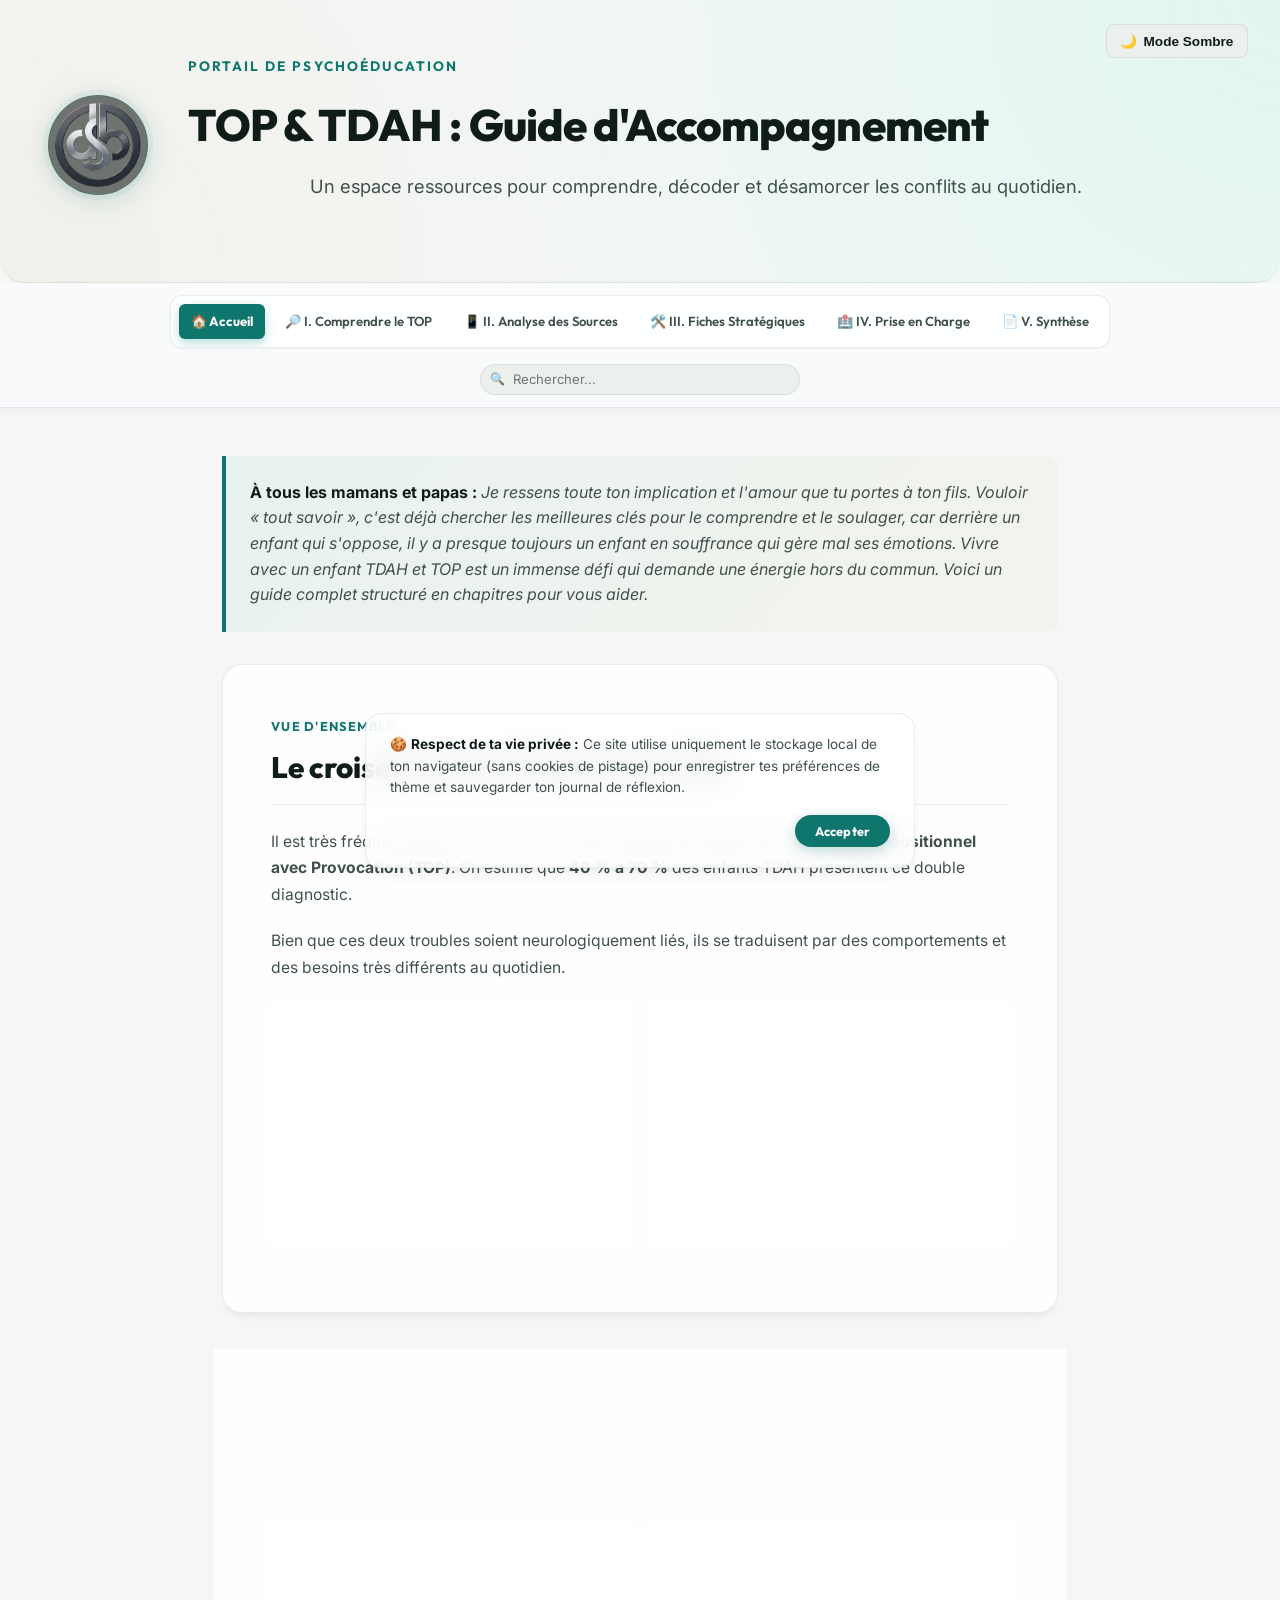
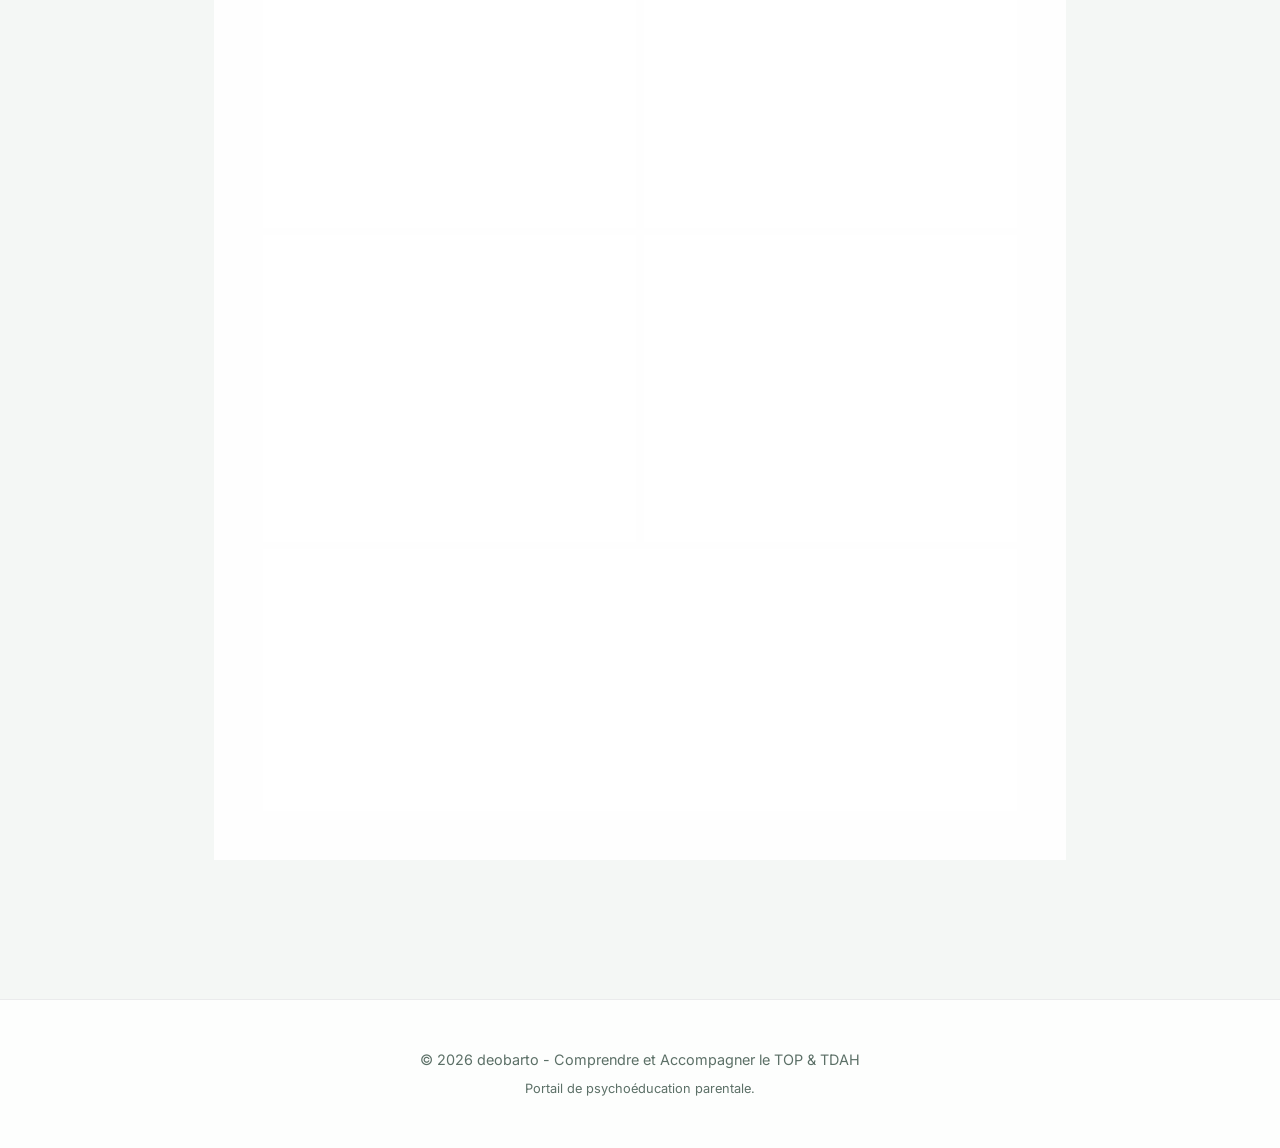
==== commit 7df06f4b: "Update intro text to 'À tous les mamans et papas'" ====
--- a/index.html
+++ b/index.html
@@ -64,7 +64,7 @@
       
       <!-- Empathetic Introduction Box -->
       <div class="intro-callout">
-        <strong>À toutes les mamans et papas :</strong> Je ressens toute ton implication et l'amour que tu portes à ton fils. Vouloir « tout savoir », c'est déjà chercher les meilleures clés pour le comprendre et le soulager, car derrière un enfant qui s'oppose, il y a presque toujours un enfant en souffrance qui gère mal ses émotions. Vivre avec un enfant TDAH et TOP est un immense défi qui demande une énergie hors du commun. Voici un guide complet structuré en chapitres pour vous aider.
+        <strong>À tous les mamans et papas :</strong> Je ressens toute ton implication et l'amour que tu portes à ton fils. Vouloir « tout savoir », c'est déjà chercher les meilleures clés pour le comprendre et le soulager, car derrière un enfant qui s'oppose, il y a presque toujours un enfant en souffrance qui gère mal ses émotions. Vivre avec un enfant TDAH et TOP est un immense défi qui demande une énergie hors du commun. Voici un guide complet structuré en chapitres pour vous aider.
       </div>
 
       <!-- Overview Section -->
